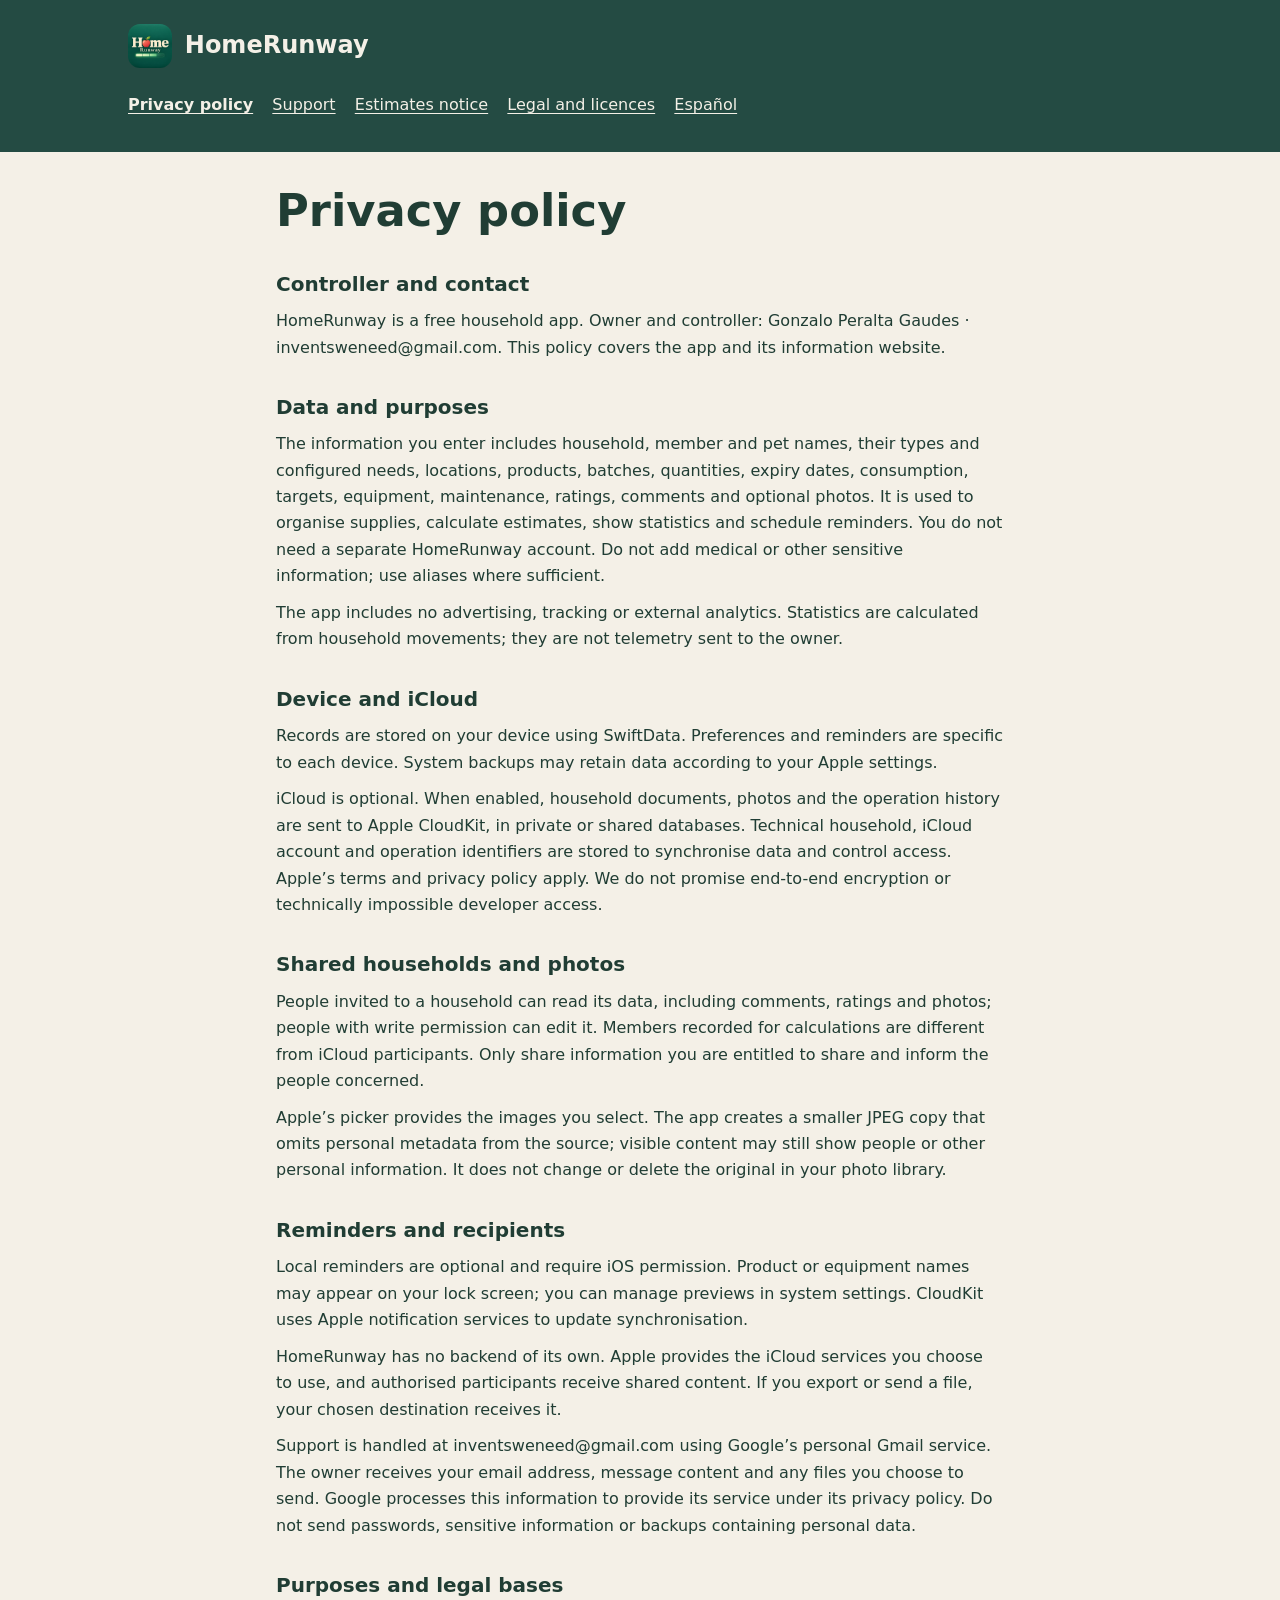
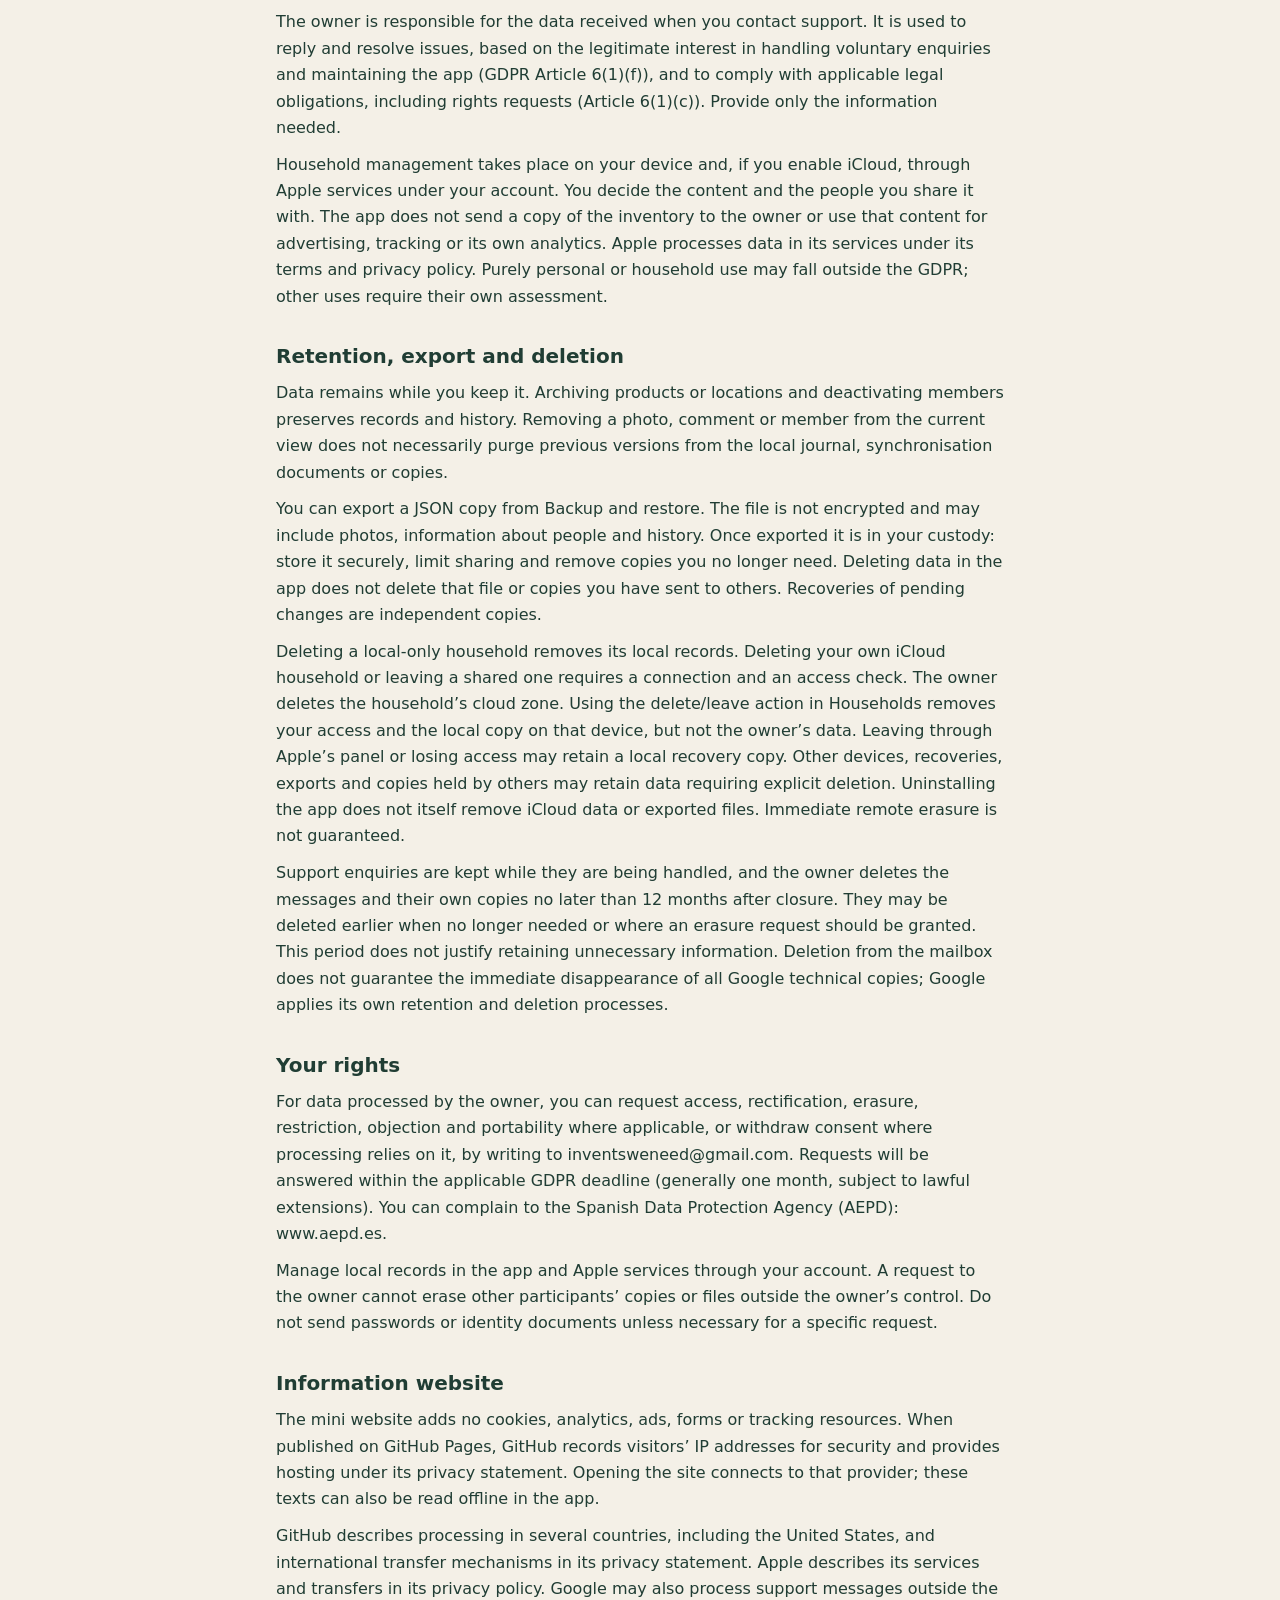
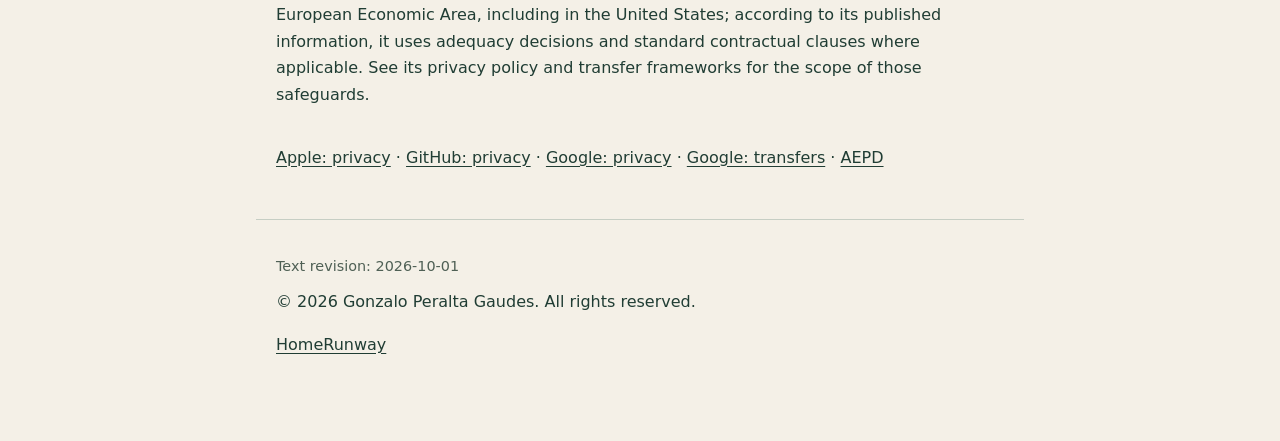
==== site/en/privacy.html @ db0c6513 "Prepare HomeRunway privacy and support website" ====
<!doctype html><html lang="en"><head><meta charset="utf-8"><meta name="viewport" content="width=device-width, initial-scale=1"><meta name="referrer" content="no-referrer"><meta name="description" content="Information about your data, help with the app and the limits of its estimates."><title>Privacy policy · HomeRunway</title><link rel="stylesheet" href="../assets/site.css"><link rel="icon" href="../assets/icon.png"></head><body><a class="skip" href="#main">Skip to content</a><header><a class="brand" href="index.html"><img src="../assets/icon.png" alt="" width="44" height="44">HomeRunway</a><nav aria-label="Information and language"><a href="privacy.html" aria-current="page">Privacy policy</a><a href="support.html">Support</a><a href="estimates.html">Estimates notice</a><a href="legal.html">Legal and licences</a><a href="../es/privacy.html" lang="es" hreflang="es">Español</a></nav></header><main id="main" tabindex="-1"><article><h1>Privacy policy</h1><section><h2>Controller and contact</h2><p>HomeRunway is a free household app. Owner and controller: Gonzalo Peralta Gaudes · inventsweneed@gmail.com. This policy covers the app and its information website.</p></section><section><h2>Data and purposes</h2><p>The information you enter includes household, member and pet names, their types and configured needs, locations, products, batches, quantities, expiry dates, consumption, targets, equipment, maintenance, ratings, comments and optional photos. It is used to organise supplies, calculate estimates, show statistics and schedule reminders. You do not need a separate HomeRunway account. Do not add medical or other sensitive information; use aliases where sufficient.</p><p>The app includes no advertising, tracking or external analytics. Statistics are calculated from household movements; they are not telemetry sent to the owner.</p></section><section><h2>Device and iCloud</h2><p>Records are stored on your device using SwiftData. Preferences and reminders are specific to each device. System backups may retain data according to your Apple settings.</p><p>iCloud is optional. When enabled, household documents, photos and the operation history are sent to Apple CloudKit, in private or shared databases. Technical household, iCloud account and operation identifiers are stored to synchronise data and control access. Apple’s terms and privacy policy apply. We do not promise end-to-end encryption or technically impossible developer access.</p></section><section><h2>Shared households and photos</h2><p>People invited to a household can read its data, including comments, ratings and photos; people with write permission can edit it. Members recorded for calculations are different from iCloud participants. Only share information you are entitled to share and inform the people concerned.</p><p>Apple’s picker provides the images you select. The app creates a smaller JPEG copy that omits personal metadata from the source; visible content may still show people or other personal information. It does not change or delete the original in your photo library.</p></section><section><h2>Reminders and recipients</h2><p>Local reminders are optional and require iOS permission. Product or equipment names may appear on your lock screen; you can manage previews in system settings. CloudKit uses Apple notification services to update synchronisation.</p><p>HomeRunway has no backend of its own. Apple provides the iCloud services you choose to use, and authorised participants receive shared content. If you export or send a file, your chosen destination receives it.</p><p>Support is handled at inventsweneed@gmail.com using Google’s personal Gmail service. The owner receives your email address, message content and any files you choose to send. Google processes this information to provide its service under its privacy policy. Do not send passwords, sensitive information or backups containing personal data.</p></section><section><h2>Purposes and legal bases</h2><p>The owner is responsible for the data received when you contact support. It is used to reply and resolve issues, based on the legitimate interest in handling voluntary enquiries and maintaining the app (GDPR Article 6(1)(f)), and to comply with applicable legal obligations, including rights requests (Article 6(1)(c)). Provide only the information needed.</p><p>Household management takes place on your device and, if you enable iCloud, through Apple services under your account. You decide the content and the people you share it with. The app does not send a copy of the inventory to the owner or use that content for advertising, tracking or its own analytics. Apple processes data in its services under its terms and privacy policy. Purely personal or household use may fall outside the GDPR; other uses require their own assessment.</p></section><section><h2>Retention, export and deletion</h2><p>Data remains while you keep it. Archiving products or locations and deactivating members preserves records and history. Removing a photo, comment or member from the current view does not necessarily purge previous versions from the local journal, synchronisation documents or copies.</p><p>You can export a JSON copy from Backup and restore. The file is not encrypted and may include photos, information about people and history. Once exported it is in your custody: store it securely, limit sharing and remove copies you no longer need. Deleting data in the app does not delete that file or copies you have sent to others. Recoveries of pending changes are independent copies.</p><p>Deleting a local-only household removes its local records. Deleting your own iCloud household or leaving a shared one requires a connection and an access check. The owner deletes the household’s cloud zone. Using the delete/leave action in Households removes your access and the local copy on that device, but not the owner’s data. Leaving through Apple’s panel or losing access may retain a local recovery copy. Other devices, recoveries, exports and copies held by others may retain data requiring explicit deletion. Uninstalling the app does not itself remove iCloud data or exported files. Immediate remote erasure is not guaranteed.</p><p>Support enquiries are kept while they are being handled, and the owner deletes the messages and their own copies no later than 12 months after closure. They may be deleted earlier when no longer needed or where an erasure request should be granted. This period does not justify retaining unnecessary information. Deletion from the mailbox does not guarantee the immediate disappearance of all Google technical copies; Google applies its own retention and deletion processes.</p></section><section><h2>Your rights</h2><p>For data processed by the owner, you can request access, rectification, erasure, restriction, objection and portability where applicable, or withdraw consent where processing relies on it, by writing to inventsweneed@gmail.com. Requests will be answered within the applicable GDPR deadline (generally one month, subject to lawful extensions). You can complain to the Spanish Data Protection Agency (AEPD): www.aepd.es.</p><p>Manage local records in the app and Apple services through your account. A request to the owner cannot erase other participants’ copies or files outside the owner’s control. Do not send passwords or identity documents unless necessary for a specific request.</p></section><section><h2>Information website</h2><p>The mini website adds no cookies, analytics, ads, forms or tracking resources. When published on GitHub Pages, GitHub records visitors’ IP addresses for security and provides hosting under its privacy statement. Opening the site connects to that provider; these texts can also be read offline in the app.</p><p>GitHub describes processing in several countries, including the United States, and international transfer mechanisms in its privacy statement. Apple describes its services and transfers in its privacy policy. Google may also process support messages outside the European Economic Area, including in the United States; according to its published information, it uses adequacy decisions and standard contractual clauses where applicable. See its privacy policy and transfer frameworks for the scope of those safeguards.</p></section></article><p><a href="https://www.apple.com/legal/privacy/">Apple: privacy</a> · <a href="https://docs.github.com/en/site-policy/privacy-policies/github-general-privacy-statement">GitHub: privacy</a> · <a href="https://policies.google.com/privacy?hl=en">Google: privacy</a> · <a href="https://policies.google.com/privacy/frameworks?hl=en">Google: transfers</a> · <a href="https://www.aepd.es/">AEPD</a></p></main><footer><p class="meta">Text revision: 2026-10-01</p><p>© 2026 Gonzalo Peralta Gaudes. All rights reserved.</p><a href="index.html">HomeRunway</a></footer></body></html>
---- site/assets/site.css ----
:root{color-scheme:light dark;--bg:#f4f0e7;--surface:#fffcf5;--ink:#203d34;--muted:#4f6055;--line:#c6cec4;--forest:#244b43;--cream:#f4f0e7}
*{box-sizing:border-box}body{margin:0;background:var(--bg);color:var(--ink);font-family:system-ui,-apple-system,BlinkMacSystemFont,"Segoe UI",sans-serif;font-size:1rem;line-height:1.65}a{color:inherit;text-underline-offset:.2em}a:hover{text-decoration-thickness:.15em}a:focus-visible{outline:3px solid currentColor;outline-offset:5px;border-radius:3px}.skip{position:absolute;left:1rem;top:-10rem;z-index:2;background:var(--surface);padding:.75rem}.skip:focus{top:1rem}header{background:var(--forest);color:var(--cream);padding:1.5rem max(1.25rem,calc((100vw - 64rem)/2))}.brand{display:flex;align-items:center;gap:.8rem;font-weight:700;font-size:1.5rem;text-decoration:none}.brand img{width:44px;height:44px;border-radius:12px}nav{display:flex;gap:.35rem 1.2rem;flex-wrap:wrap;margin-top:1rem}nav a{padding:.5rem 0;min-height:44px}nav a[aria-current]{font-weight:700}main{max-width:48rem;margin:2rem auto;padding:0 1.25rem}h1{font-size:clamp(1.9rem,6vw,2.8rem);line-height:1.2;margin:1.5rem 0}h2{font-size:1.25rem;line-height:1.4;margin:2rem 0 .65rem}p{margin:.65rem 0;overflow-wrap:anywhere}.notice{background:var(--surface);border-left:4px solid var(--forest);padding:1rem 1.2rem;border-radius:0 12px 12px 0}.links{display:grid;grid-template-columns:repeat(2,minmax(0,1fr));gap:1rem;margin:2rem 0}.links a{display:block;padding:1.4rem;background:var(--surface);border-radius:16px;font-weight:650}.meta{color:var(--muted);font-size:.9rem}footer{max-width:48rem;margin:3rem auto;padding:1.5rem 1.25rem;border-top:1px solid var(--line)}footer a{display:inline-block;padding:.4rem 0;min-height:44px}article{padding-bottom:1rem}@media(max-width:30rem){.links{grid-template-columns:1fr}header{padding:1.2rem}main{margin-top:1.3rem}}@media(prefers-color-scheme:dark){:root{--bg:#15261f;--surface:#233a30;--ink:#f4f0e7;--muted:#c1d1c5;--line:#537362;--forest:#244b43}.notice{border-left-color:#a9c6b1}}
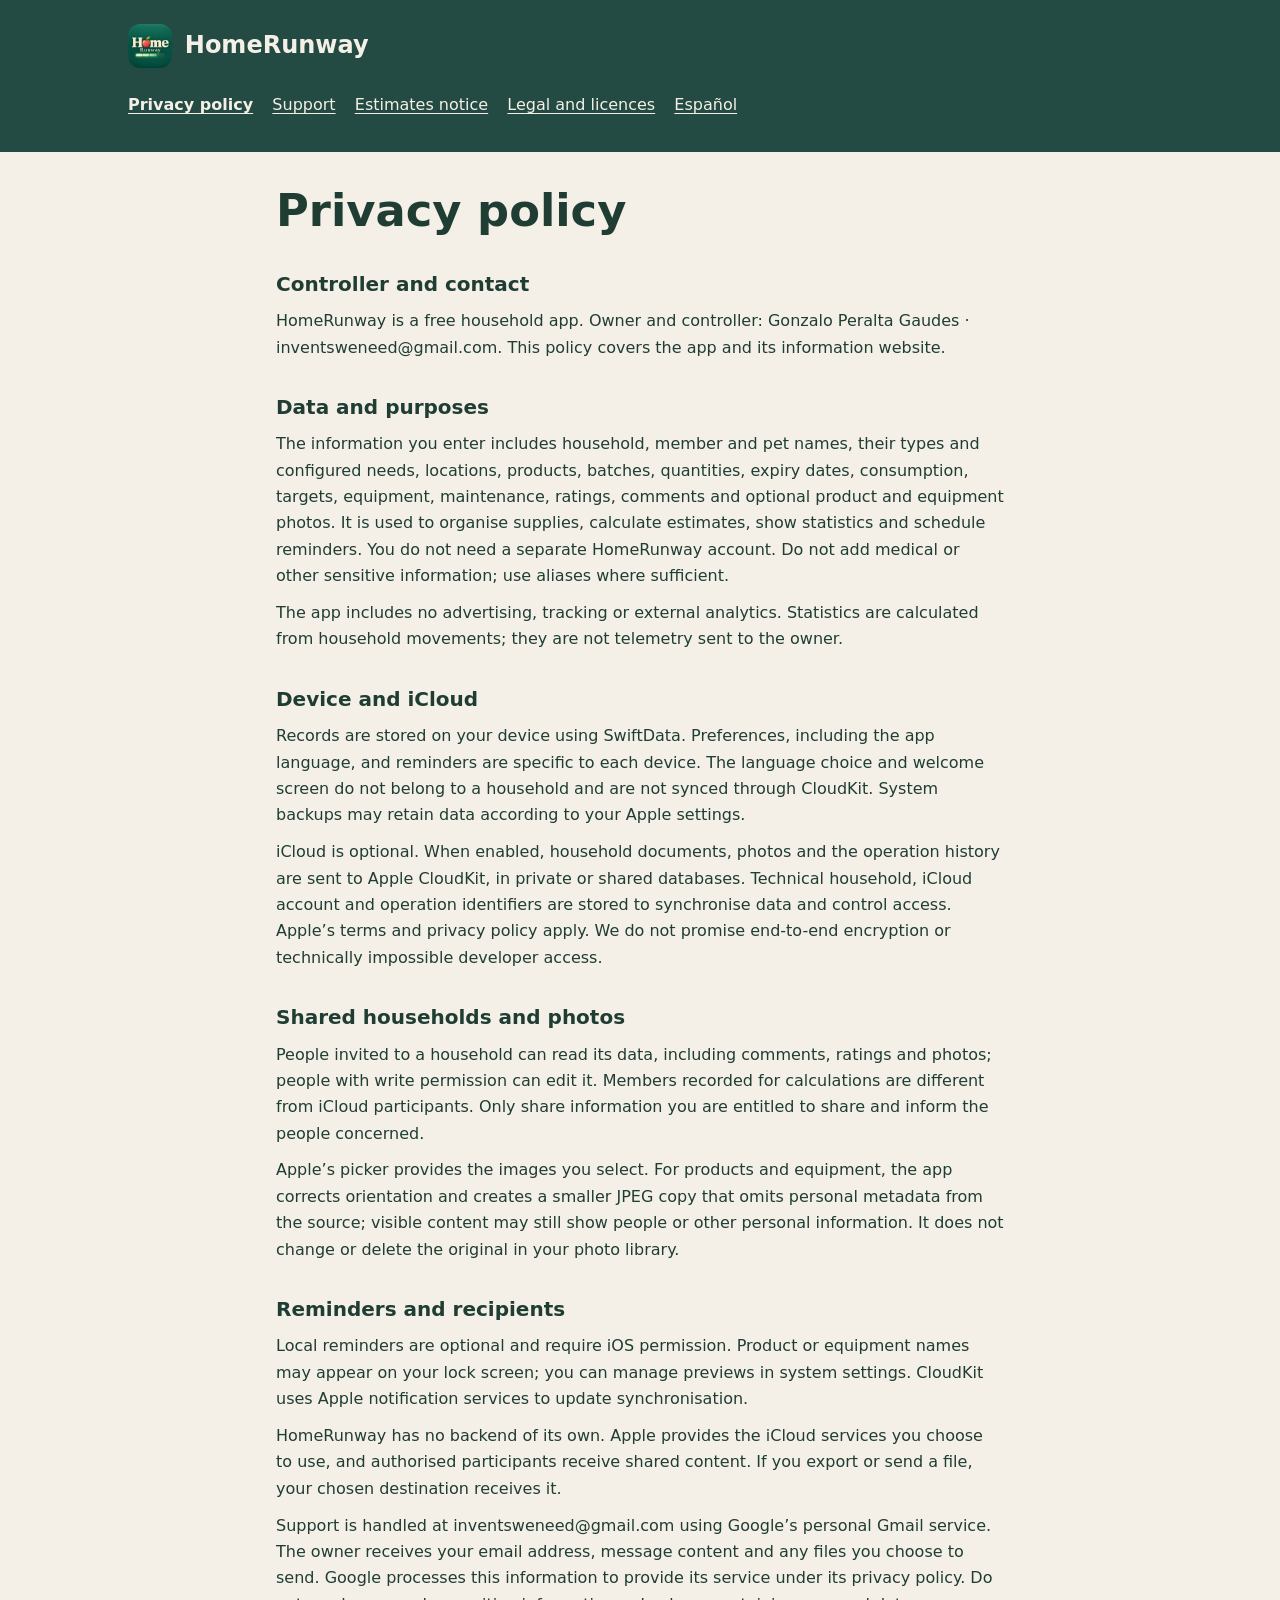
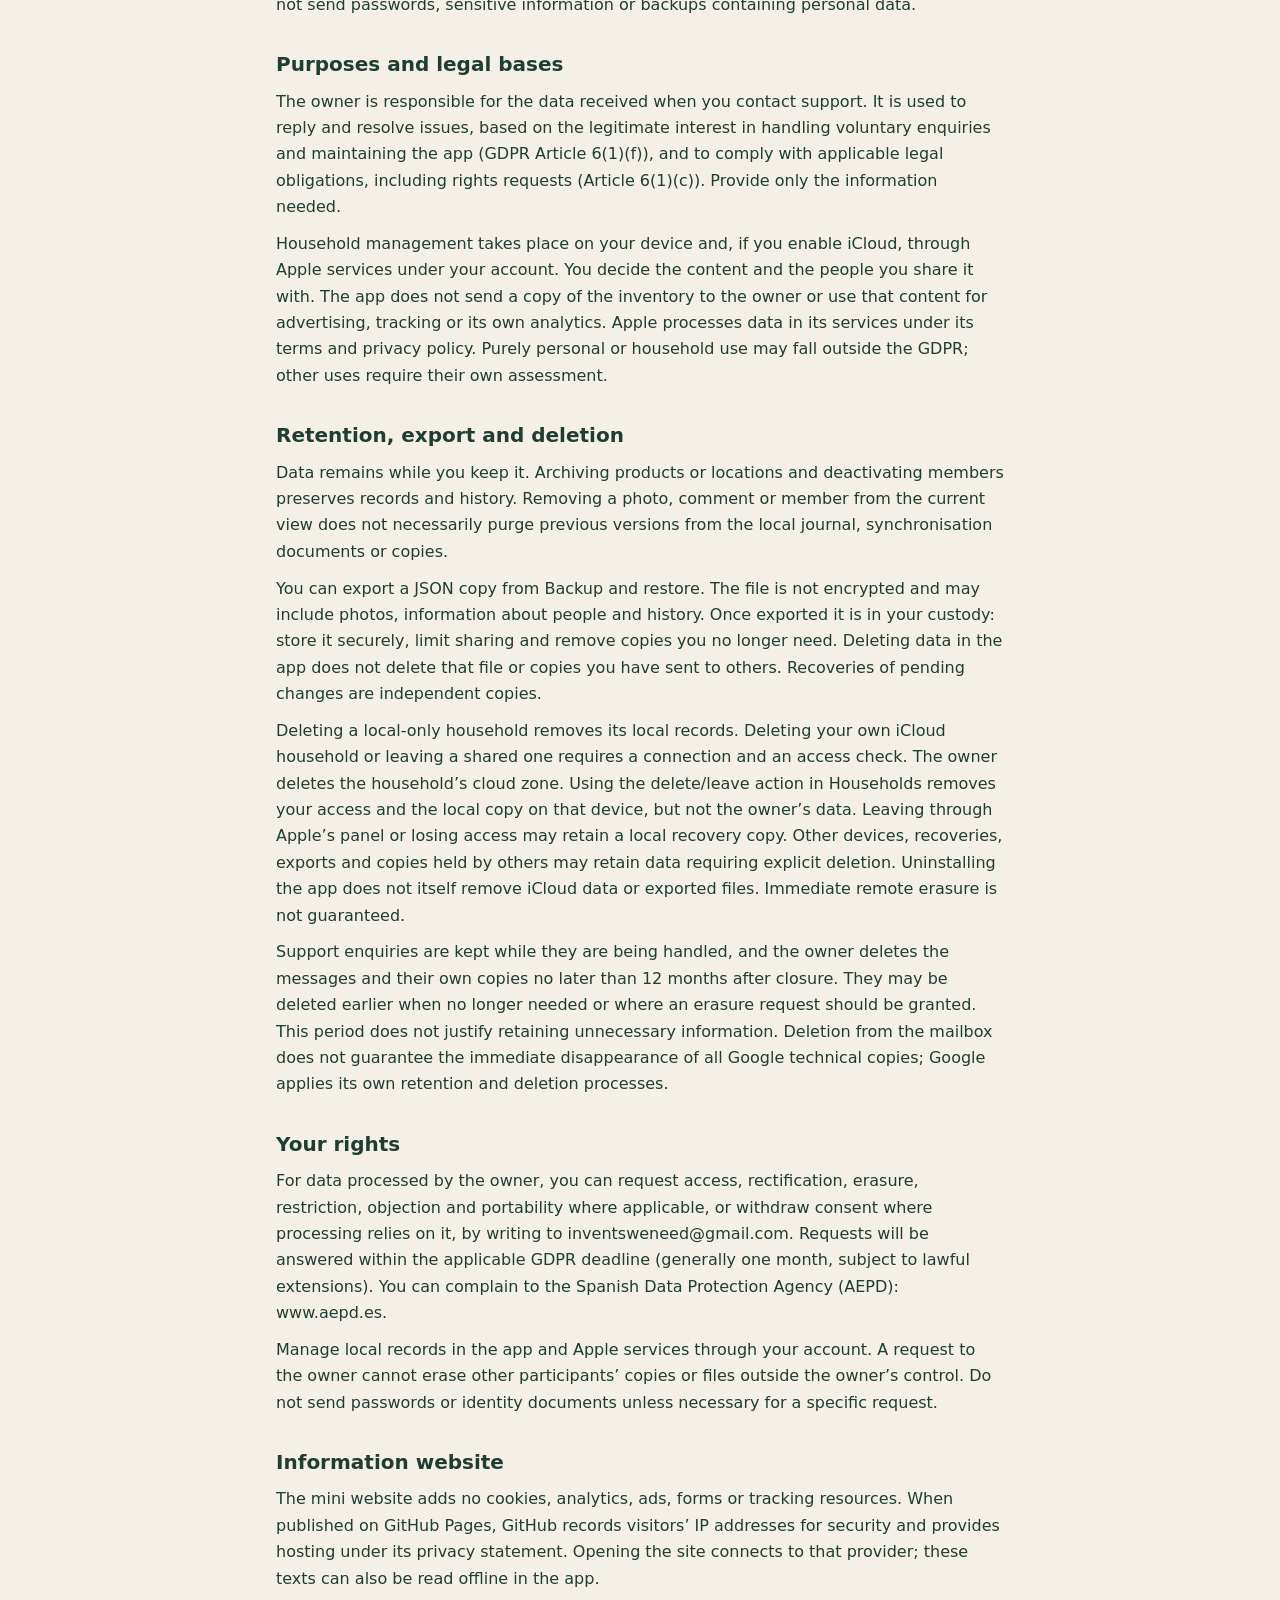
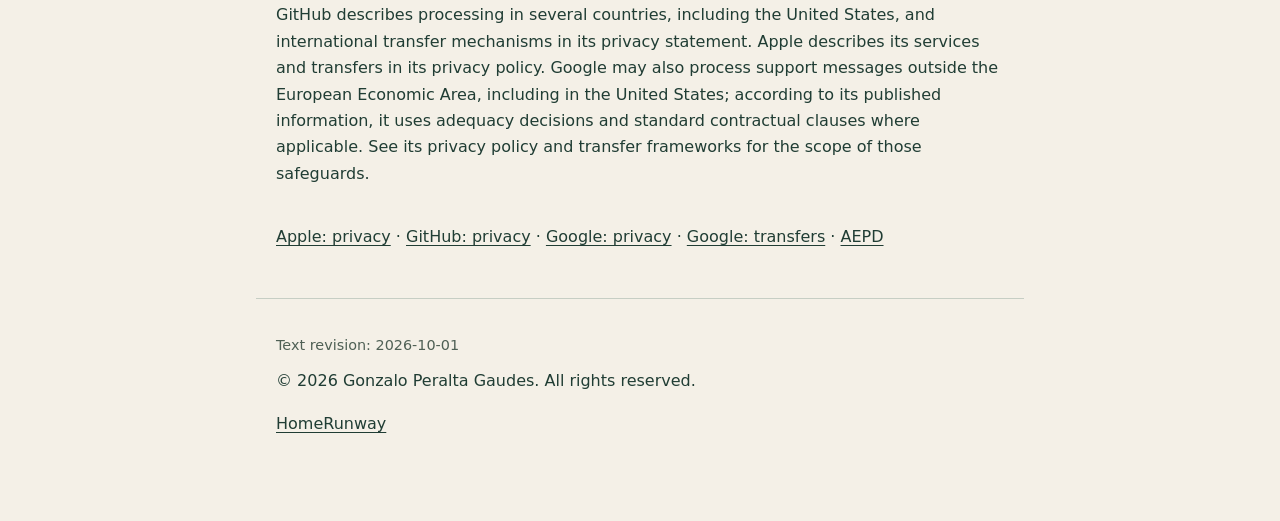
==== commit c1c618b2: "Describe equipment photos and device language preferences" ====
--- a/site/en/privacy.html
+++ b/site/en/privacy.html
@@ -1 +1 @@
-<!doctype html><html lang="en"><head><meta charset="utf-8"><meta name="viewport" content="width=device-width, initial-scale=1"><meta name="referrer" content="no-referrer"><meta name="description" content="Information about your data, help with the app and the limits of its estimates."><title>Privacy policy · HomeRunway</title><link rel="stylesheet" href="../assets/site.css"><link rel="icon" href="../assets/icon.png"></head><body><a class="skip" href="#main">Skip to content</a><header><a class="brand" href="index.html"><img src="../assets/icon.png" alt="" width="44" height="44">HomeRunway</a><nav aria-label="Information and language"><a href="privacy.html" aria-current="page">Privacy policy</a><a href="support.html">Support</a><a href="estimates.html">Estimates notice</a><a href="legal.html">Legal and licences</a><a href="../es/privacy.html" lang="es" hreflang="es">Español</a></nav></header><main id="main" tabindex="-1"><article><h1>Privacy policy</h1><section><h2>Controller and contact</h2><p>HomeRunway is a free household app. Owner and controller: Gonzalo Peralta Gaudes · inventsweneed@gmail.com. This policy covers the app and its information website.</p></section><section><h2>Data and purposes</h2><p>The information you enter includes household, member and pet names, their types and configured needs, locations, products, batches, quantities, expiry dates, consumption, targets, equipment, maintenance, ratings, comments and optional photos. It is used to organise supplies, calculate estimates, show statistics and schedule reminders. You do not need a separate HomeRunway account. Do not add medical or other sensitive information; use aliases where sufficient.</p><p>The app includes no advertising, tracking or external analytics. Statistics are calculated from household movements; they are not telemetry sent to the owner.</p></section><section><h2>Device and iCloud</h2><p>Records are stored on your device using SwiftData. Preferences and reminders are specific to each device. System backups may retain data according to your Apple settings.</p><p>iCloud is optional. When enabled, household documents, photos and the operation history are sent to Apple CloudKit, in private or shared databases. Technical household, iCloud account and operation identifiers are stored to synchronise data and control access. Apple’s terms and privacy policy apply. We do not promise end-to-end encryption or technically impossible developer access.</p></section><section><h2>Shared households and photos</h2><p>People invited to a household can read its data, including comments, ratings and photos; people with write permission can edit it. Members recorded for calculations are different from iCloud participants. Only share information you are entitled to share and inform the people concerned.</p><p>Apple’s picker provides the images you select. The app creates a smaller JPEG copy that omits personal metadata from the source; visible content may still show people or other personal information. It does not change or delete the original in your photo library.</p></section><section><h2>Reminders and recipients</h2><p>Local reminders are optional and require iOS permission. Product or equipment names may appear on your lock screen; you can manage previews in system settings. CloudKit uses Apple notification services to update synchronisation.</p><p>HomeRunway has no backend of its own. Apple provides the iCloud services you choose to use, and authorised participants receive shared content. If you export or send a file, your chosen destination receives it.</p><p>Support is handled at inventsweneed@gmail.com using Google’s personal Gmail service. The owner receives your email address, message content and any files you choose to send. Google processes this information to provide its service under its privacy policy. Do not send passwords, sensitive information or backups containing personal data.</p></section><section><h2>Purposes and legal bases</h2><p>The owner is responsible for the data received when you contact support. It is used to reply and resolve issues, based on the legitimate interest in handling voluntary enquiries and maintaining the app (GDPR Article 6(1)(f)), and to comply with applicable legal obligations, including rights requests (Article 6(1)(c)). Provide only the information needed.</p><p>Household management takes place on your device and, if you enable iCloud, through Apple services under your account. You decide the content and the people you share it with. The app does not send a copy of the inventory to the owner or use that content for advertising, tracking or its own analytics. Apple processes data in its services under its terms and privacy policy. Purely personal or household use may fall outside the GDPR; other uses require their own assessment.</p></section><section><h2>Retention, export and deletion</h2><p>Data remains while you keep it. Archiving products or locations and deactivating members preserves records and history. Removing a photo, comment or member from the current view does not necessarily purge previous versions from the local journal, synchronisation documents or copies.</p><p>You can export a JSON copy from Backup and restore. The file is not encrypted and may include photos, information about people and history. Once exported it is in your custody: store it securely, limit sharing and remove copies you no longer need. Deleting data in the app does not delete that file or copies you have sent to others. Recoveries of pending changes are independent copies.</p><p>Deleting a local-only household removes its local records. Deleting your own iCloud household or leaving a shared one requires a connection and an access check. The owner deletes the household’s cloud zone. Using the delete/leave action in Households removes your access and the local copy on that device, but not the owner’s data. Leaving through Apple’s panel or losing access may retain a local recovery copy. Other devices, recoveries, exports and copies held by others may retain data requiring explicit deletion. Uninstalling the app does not itself remove iCloud data or exported files. Immediate remote erasure is not guaranteed.</p><p>Support enquiries are kept while they are being handled, and the owner deletes the messages and their own copies no later than 12 months after closure. They may be deleted earlier when no longer needed or where an erasure request should be granted. This period does not justify retaining unnecessary information. Deletion from the mailbox does not guarantee the immediate disappearance of all Google technical copies; Google applies its own retention and deletion processes.</p></section><section><h2>Your rights</h2><p>For data processed by the owner, you can request access, rectification, erasure, restriction, objection and portability where applicable, or withdraw consent where processing relies on it, by writing to inventsweneed@gmail.com. Requests will be answered within the applicable GDPR deadline (generally one month, subject to lawful extensions). You can complain to the Spanish Data Protection Agency (AEPD): www.aepd.es.</p><p>Manage local records in the app and Apple services through your account. A request to the owner cannot erase other participants’ copies or files outside the owner’s control. Do not send passwords or identity documents unless necessary for a specific request.</p></section><section><h2>Information website</h2><p>The mini website adds no cookies, analytics, ads, forms or tracking resources. When published on GitHub Pages, GitHub records visitors’ IP addresses for security and provides hosting under its privacy statement. Opening the site connects to that provider; these texts can also be read offline in the app.</p><p>GitHub describes processing in several countries, including the United States, and international transfer mechanisms in its privacy statement. Apple describes its services and transfers in its privacy policy. Google may also process support messages outside the European Economic Area, including in the United States; according to its published information, it uses adequacy decisions and standard contractual clauses where applicable. See its privacy policy and transfer frameworks for the scope of those safeguards.</p></section></article><p><a href="https://www.apple.com/legal/privacy/">Apple: privacy</a> · <a href="https://docs.github.com/en/site-policy/privacy-policies/github-general-privacy-statement">GitHub: privacy</a> · <a href="https://policies.google.com/privacy?hl=en">Google: privacy</a> · <a href="https://policies.google.com/privacy/frameworks?hl=en">Google: transfers</a> · <a href="https://www.aepd.es/">AEPD</a></p></main><footer><p class="meta">Text revision: 2026-10-01</p><p>© 2026 Gonzalo Peralta Gaudes. All rights reserved.</p><a href="index.html">HomeRunway</a></footer></body></html>+<!doctype html><html lang="en"><head><meta charset="utf-8"><meta name="viewport" content="width=device-width, initial-scale=1"><meta name="referrer" content="no-referrer"><meta name="description" content="Information about your data, help with the app and the limits of its estimates."><title>Privacy policy · HomeRunway</title><link rel="stylesheet" href="../assets/site.css"><link rel="icon" href="../assets/icon.png"></head><body><a class="skip" href="#main">Skip to content</a><header><a class="brand" href="index.html"><img src="../assets/icon.png" alt="" width="44" height="44">HomeRunway</a><nav aria-label="Information and language"><a href="privacy.html" aria-current="page">Privacy policy</a><a href="support.html">Support</a><a href="estimates.html">Estimates notice</a><a href="legal.html">Legal and licences</a><a href="../es/privacy.html" lang="es" hreflang="es">Español</a></nav></header><main id="main" tabindex="-1"><article><h1>Privacy policy</h1><section><h2>Controller and contact</h2><p>HomeRunway is a free household app. Owner and controller: Gonzalo Peralta Gaudes · inventsweneed@gmail.com. This policy covers the app and its information website.</p></section><section><h2>Data and purposes</h2><p>The information you enter includes household, member and pet names, their types and configured needs, locations, products, batches, quantities, expiry dates, consumption, targets, equipment, maintenance, ratings, comments and optional product and equipment photos. It is used to organise supplies, calculate estimates, show statistics and schedule reminders. You do not need a separate HomeRunway account. Do not add medical or other sensitive information; use aliases where sufficient.</p><p>The app includes no advertising, tracking or external analytics. Statistics are calculated from household movements; they are not telemetry sent to the owner.</p></section><section><h2>Device and iCloud</h2><p>Records are stored on your device using SwiftData. Preferences, including the app language, and reminders are specific to each device. The language choice and welcome screen do not belong to a household and are not synced through CloudKit. System backups may retain data according to your Apple settings.</p><p>iCloud is optional. When enabled, household documents, photos and the operation history are sent to Apple CloudKit, in private or shared databases. Technical household, iCloud account and operation identifiers are stored to synchronise data and control access. Apple’s terms and privacy policy apply. We do not promise end-to-end encryption or technically impossible developer access.</p></section><section><h2>Shared households and photos</h2><p>People invited to a household can read its data, including comments, ratings and photos; people with write permission can edit it. Members recorded for calculations are different from iCloud participants. Only share information you are entitled to share and inform the people concerned.</p><p>Apple’s picker provides the images you select. For products and equipment, the app corrects orientation and creates a smaller JPEG copy that omits personal metadata from the source; visible content may still show people or other personal information. It does not change or delete the original in your photo library.</p></section><section><h2>Reminders and recipients</h2><p>Local reminders are optional and require iOS permission. Product or equipment names may appear on your lock screen; you can manage previews in system settings. CloudKit uses Apple notification services to update synchronisation.</p><p>HomeRunway has no backend of its own. Apple provides the iCloud services you choose to use, and authorised participants receive shared content. If you export or send a file, your chosen destination receives it.</p><p>Support is handled at inventsweneed@gmail.com using Google’s personal Gmail service. The owner receives your email address, message content and any files you choose to send. Google processes this information to provide its service under its privacy policy. Do not send passwords, sensitive information or backups containing personal data.</p></section><section><h2>Purposes and legal bases</h2><p>The owner is responsible for the data received when you contact support. It is used to reply and resolve issues, based on the legitimate interest in handling voluntary enquiries and maintaining the app (GDPR Article 6(1)(f)), and to comply with applicable legal obligations, including rights requests (Article 6(1)(c)). Provide only the information needed.</p><p>Household management takes place on your device and, if you enable iCloud, through Apple services under your account. You decide the content and the people you share it with. The app does not send a copy of the inventory to the owner or use that content for advertising, tracking or its own analytics. Apple processes data in its services under its terms and privacy policy. Purely personal or household use may fall outside the GDPR; other uses require their own assessment.</p></section><section><h2>Retention, export and deletion</h2><p>Data remains while you keep it. Archiving products or locations and deactivating members preserves records and history. Removing a photo, comment or member from the current view does not necessarily purge previous versions from the local journal, synchronisation documents or copies.</p><p>You can export a JSON copy from Backup and restore. The file is not encrypted and may include photos, information about people and history. Once exported it is in your custody: store it securely, limit sharing and remove copies you no longer need. Deleting data in the app does not delete that file or copies you have sent to others. Recoveries of pending changes are independent copies.</p><p>Deleting a local-only household removes its local records. Deleting your own iCloud household or leaving a shared one requires a connection and an access check. The owner deletes the household’s cloud zone. Using the delete/leave action in Households removes your access and the local copy on that device, but not the owner’s data. Leaving through Apple’s panel or losing access may retain a local recovery copy. Other devices, recoveries, exports and copies held by others may retain data requiring explicit deletion. Uninstalling the app does not itself remove iCloud data or exported files. Immediate remote erasure is not guaranteed.</p><p>Support enquiries are kept while they are being handled, and the owner deletes the messages and their own copies no later than 12 months after closure. They may be deleted earlier when no longer needed or where an erasure request should be granted. This period does not justify retaining unnecessary information. Deletion from the mailbox does not guarantee the immediate disappearance of all Google technical copies; Google applies its own retention and deletion processes.</p></section><section><h2>Your rights</h2><p>For data processed by the owner, you can request access, rectification, erasure, restriction, objection and portability where applicable, or withdraw consent where processing relies on it, by writing to inventsweneed@gmail.com. Requests will be answered within the applicable GDPR deadline (generally one month, subject to lawful extensions). You can complain to the Spanish Data Protection Agency (AEPD): www.aepd.es.</p><p>Manage local records in the app and Apple services through your account. A request to the owner cannot erase other participants’ copies or files outside the owner’s control. Do not send passwords or identity documents unless necessary for a specific request.</p></section><section><h2>Information website</h2><p>The mini website adds no cookies, analytics, ads, forms or tracking resources. When published on GitHub Pages, GitHub records visitors’ IP addresses for security and provides hosting under its privacy statement. Opening the site connects to that provider; these texts can also be read offline in the app.</p><p>GitHub describes processing in several countries, including the United States, and international transfer mechanisms in its privacy statement. Apple describes its services and transfers in its privacy policy. Google may also process support messages outside the European Economic Area, including in the United States; according to its published information, it uses adequacy decisions and standard contractual clauses where applicable. See its privacy policy and transfer frameworks for the scope of those safeguards.</p></section></article><p><a href="https://www.apple.com/legal/privacy/">Apple: privacy</a> · <a href="https://docs.github.com/en/site-policy/privacy-policies/github-general-privacy-statement">GitHub: privacy</a> · <a href="https://policies.google.com/privacy?hl=en">Google: privacy</a> · <a href="https://policies.google.com/privacy/frameworks?hl=en">Google: transfers</a> · <a href="https://www.aepd.es/">AEPD</a></p></main><footer><p class="meta">Text revision: 2026-10-01</p><p>© 2026 Gonzalo Peralta Gaudes. All rights reserved.</p><a href="index.html">HomeRunway</a></footer></body></html>
